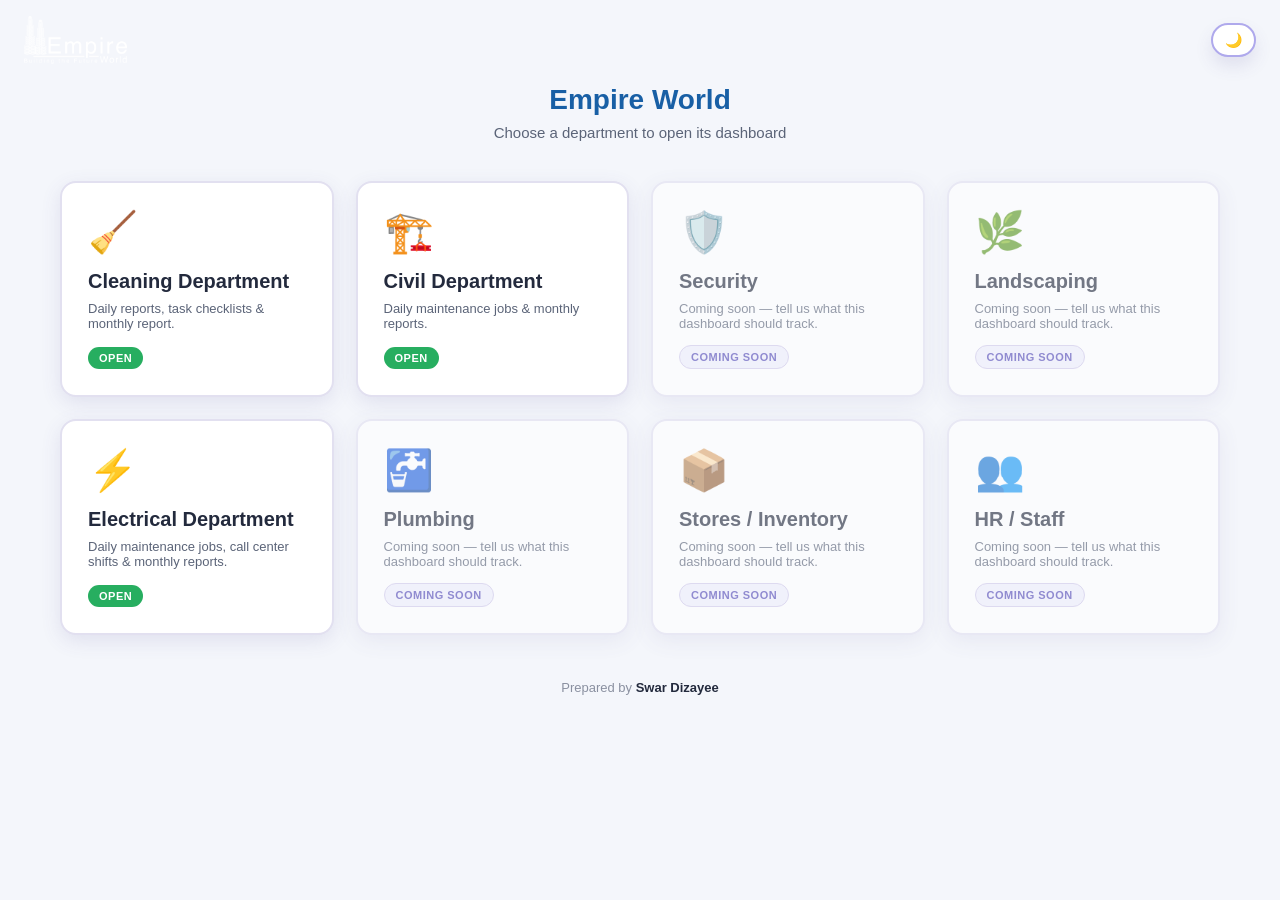
==== index.html @ 8f8da587 "Add files via upload" ====
<!DOCTYPE html>
<html lang="en" data-theme="light">
<head>
    <meta charset="UTF-8">
    <meta name="viewport" content="width=device-width, initial-scale=1.0">
    <link rel="preconnect" href="https://script.google.com">
    <link rel="preconnect" href="https://api.imgbb.com">
    <title>Empire World — Dashboards</title>
    <style>
        :root{
          --bg:#f4f6fb; --text:#232a3d; --text-soft:#5b6478; --text-faint:#8a90a0;
          --card:#ffffff; --card-border:#e2e0f0; --header-accent:#185fa5; --accent2:#534ab7;
          --tile-hover-border:#7f77dd; --wait-bg:#efeefb; --wait-text:#534ab7; --wait-border:#cfc9ea;
          --btn-bg:#ffffff; --btn-text:#185fa5; --btn-border:#afa9ec; --shadow:rgba(80,70,150,0.12);
          --panel:#ffffff;
        }
        html[data-theme="dark"]{
          --bg:linear-gradient(135deg,#0f5a9e 0%,#8d015d 100%); --text:#ffffff; --text-soft:#d9c2d9; --text-faint:#cbb6cb;
          --card:rgba(13,50,100,0.75); --card-border:#a0327d; --header-accent:#ffffff; --accent2:#a0327d;
          --tile-hover-border:#d34da0; --wait-bg:#5b3b6e; --wait-text:#e6c8e6; --wait-border:#a0327d;
          --btn-bg:#0d4a85; --btn-text:#ffffff; --btn-border:#a0327d; --shadow:rgba(0,0,0,0.3);
          --panel:#0d3a6e;
        }
        * { margin: 0; padding: 0; box-sizing: border-box; }
        body { font-family: -apple-system, BlinkMacSystemFont, 'Segoe UI', Roboto, sans-serif; background: var(--bg); color: var(--text); min-height: 100vh; }
        .topbar { display:flex; justify-content:space-between; align-items:center; padding:16px 24px 0; }
        .theme-btn { background:var(--btn-bg); color:var(--btn-text); border:2px solid var(--btn-border); padding:8px 12px; border-radius:6px; cursor:pointer; font-size:15px; line-height:1; }
        .wrap { max-width: 1200px; margin: 0 auto; padding: 20px 20px 60px; }
        header { text-align: center; margin-bottom: 40px; }
        header h1 { font-size: 36px; margin-bottom: 8px; color:var(--header-accent); }
        header p { color: var(--text-soft); font-size: 15px; }
        .grid { display: grid; grid-template-columns: repeat(auto-fill, minmax(260px, 1fr)); gap: 22px; }
        .tile { background: var(--card); border: 2px solid var(--card-border); border-radius: 16px; padding: 26px; box-shadow: 0 6px 20px var(--shadow); transition: transform 0.18s, box-shadow 0.18s; display: flex; flex-direction: column; min-height: 190px; text-decoration: none; color: var(--text); }
        .tile.active { cursor: pointer; }
        .tile.active:hover { transform: translateY(-5px); box-shadow: 0 12px 28px var(--shadow); border-color: var(--tile-hover-border); }
        .tile.soon { opacity: 0.62; cursor: pointer; }
        .tile.soon:hover { opacity: 0.85; }
        .tile .icon { font-size: 40px; margin-bottom: 14px; }
        .tile h2 { font-size: 20px; margin-bottom: 8px; color:var(--text); }
        .tile p { font-size: 13px; color: var(--text-soft); flex: 1; }
        .badge { display: inline-block; margin-top: 14px; align-self: flex-start; font-size: 11px; font-weight: 700; letter-spacing: 0.5px; padding: 5px 11px; border-radius: 20px; text-transform: uppercase; }
        .badge.open { background: #27ae60; color: #fff; }
        .badge.wait { background: var(--wait-bg); color: var(--wait-text); border: 1px solid var(--wait-border); }
        footer { text-align: center; margin-top: 45px; color: var(--text-faint); font-size: 13px; }
        footer strong { color: var(--text); }
    /* Empire pill buttons (match cleaning) */
button, .tab-btn, .theme-btn, .act-btn { border-radius:50px !important; box-shadow:0 9px 17px var(--shadow, rgba(0,0,0,0.15)); transition:all .18s ease; }
button:hover, .tab-btn:hover, .theme-btn:hover, .act-btn:hover { transform:translateY(-2px); }
/* Empire text settings (match cleaning) */
body{font-family:var(--app-font,-apple-system,BlinkMacSystemFont,'Segoe UI',Roboto,sans-serif)!important;font-size:var(--fs-body,14px);}
h1{font-size:var(--fs-h1,28px)!important;} h2{font-size:var(--fs-h2,20px)!important;} h3{font-size:var(--fs-h3,16px)!important;}
button,.tab-btn{font-size:var(--fs-btn,14px)!important;font-family:var(--app-font,inherit)!important;}
input[type=text],input[type=date],input[type=month],input[type=number],select,textarea,label{font-size:var(--fs-body,14px);}
</style>
</head>
<body>
    <div class="topbar">
      <img src="logo-light.png" alt="Empire World" style="height:48px;width:auto;">
      <button class="theme-btn" onclick="toggleTheme()" aria-label="Toggle dark or light mode">🌙</button>
    </div>
    <div class="wrap">
        <header>
            <h1>Empire World</h1>
            <p>Choose a department to open its dashboard</p>
        </header>
        <div class="grid" id="grid"></div>
        <footer>Prepared by <strong>Swar Dizayee</strong></footer>
    </div>
    <script>
        function applyTheme(t){ document.documentElement.setAttribute('data-theme', t); document.querySelectorAll('img[alt="Empire World"]').forEach(function(im){ im.onerror=function(){ this.onerror=null; this.src='logo.png'; }; im.src=(t==='dark'?'logo.png':'logo-light.png'); }); try{ localStorage.setItem('empire_theme', t); }catch(e){} document.querySelectorAll('.theme-btn').forEach(function(b){ b.textContent = (t==='dark'?'☀️':'🌙'); }); }
        function toggleTheme(){ var cur=document.documentElement.getAttribute('data-theme')||'light'; applyTheme(cur==='dark'?'light':'dark'); }
        (function(){ var saved='light'; try{ saved=localStorage.getItem('empire_theme')||'light'; }catch(e){} applyTheme(saved); })();
        (function(){
          function ov(){ var o=document.getElementById('uiDlg'); if(!o){ o=document.createElement('div'); o.id='uiDlg'; o.style.cssText='display:none;position:fixed;inset:0;background:rgba(0,0,0,0.5);z-index:4000;align-items:center;justify-content:center;'; o.innerHTML='<div style="background:var(--panel);border:2px solid var(--card-border);border-radius:14px;max-width:430px;width:92%;padding:24px;box-shadow:0 10px 40px var(--shadow);color:var(--text);font-family:-apple-system,BlinkMacSystemFont,Segoe UI,Roboto,sans-serif;"><div id="uiDlgMsg" style="font-size:15px;line-height:1.5;margin-bottom:18px;white-space:pre-wrap;"></div><div id="uiDlgBtns" style="display:flex;gap:10px;justify-content:flex-end;"></div></div>'; document.body.appendChild(o); } return o; }
          function mkbtn(t,bg){ var b=document.createElement('button'); b.textContent=t; b.style.cssText='background:'+bg+';color:#fff;border:2px solid '+bg+';padding:10px 18px;border-radius:6px;font-weight:600;font-size:14px;cursor:pointer;'; return b; }
          window.uiAlert=function(msg){ return new Promise(function(res){ var o=ov(); document.getElementById('uiDlgMsg').textContent=String(msg); var bw=document.getElementById('uiDlgBtns'); bw.innerHTML=''; var ok=mkbtn('OK','#534ab7'); ok.onclick=function(){ o.style.display='none'; res(); }; bw.appendChild(ok); o.style.display='flex'; setTimeout(function(){ok.focus();},30); }); };
          window.uiConfirm=function(msg){ return new Promise(function(res){ var o=ov(); document.getElementById('uiDlgMsg').textContent=String(msg); var bw=document.getElementById('uiDlgBtns'); bw.innerHTML=''; var c=mkbtn('Cancel','#888'); c.onclick=function(){ o.style.display='none'; res(false); }; var ok=mkbtn('OK','#C5504F'); ok.onclick=function(){ o.style.display='none'; res(true); }; bw.appendChild(c); bw.appendChild(ok); o.style.display='flex'; setTimeout(function(){ok.focus();},30); }); };
          window.alert=function(m){ window.uiAlert(m); };
        })();
        const categories = [
            { icon:'🧹', name:'Cleaning Department', desc:'Daily reports, task checklists & monthly report.', link:'cleaning.html', active:true },
            { icon:'🏗️', name:'Civil Department', desc:'Daily maintenance jobs & monthly reports.', link:'civil-department.html', active:true },
            { icon:'🛡️', name:'Security', desc:'Coming soon — tell us what this dashboard should track.', active:false },
            { icon:'🌿', name:'Landscaping', desc:'Coming soon — tell us what this dashboard should track.', active:false },
            { icon:'⚡', name:'Electrical Department', desc:'Daily maintenance jobs, call center shifts & monthly reports.', link:'electrical.html', active:true },
            { icon:'🚰', name:'Plumbing', desc:'Coming soon — tell us what this dashboard should track.', active:false },
            { icon:'📦', name:'Stores / Inventory', desc:'Coming soon — tell us what this dashboard should track.', active:false },
            { icon:'👥', name:'HR / Staff', desc:'Coming soon — tell us what this dashboard should track.', active:false }
        ];
        function render(){
            const grid = document.getElementById('grid');
            grid.innerHTML = '';
            categories.forEach(c => {
                let el;
                if (c.active && c.link) {
                    el = document.createElement('a');
                    el.href = c.link;
                    el.className = 'tile active';
                } else {
                    el = document.createElement('div');
                    el.className = 'tile soon';
                    el.addEventListener('click', () => alert(c.name + ' is coming soon.'));
                }
                el.innerHTML = '<div class="icon">' + c.icon + '</div>' +
                    '<h2>' + c.name + '</h2>' +
                    '<p>' + c.desc + '</p>' +
                    '<span class="badge ' + (c.active ? 'open' : 'wait') + '">' + (c.active ? 'Open' : 'Coming Soon') + '</span>';
                grid.appendChild(el);
            });
        }
        render();
    </script>

<script>
(function(){
  try{
    var st=JSON.parse(localStorage.getItem('ewTypography')||'{}');
    var r=document.documentElement.style;
    if(st.h1)r.setProperty('--fs-h1',st.h1+'px'); if(st.h2)r.setProperty('--fs-h2',st.h2+'px'); if(st.h3)r.setProperty('--fs-h3',st.h3+'px');
    if(st.body)r.setProperty('--fs-body',st.body+'px'); if(st.btn)r.setProperty('--fs-btn',st.btn+'px');
    if(st.font){ var l=document.createElement('link'); l.rel='stylesheet'; l.href='https://fonts.googleapis.com/css2?family='+st.font+':wght@400;600;700&display=swap'; document.head.appendChild(l); r.setProperty('--app-font',"'"+st.font+"',-apple-system,BlinkMacSystemFont,'Segoe UI',Roboto,sans-serif"); }
    var LT={'--bg':'#f4f6fb','--panel':'#ffffff','--card':'#ffffff','--header-bg':'#ffffff','--btn-bg':'#ffffff','--tab-bg':'#ffffff'};
    function shade(hex,f){ var n=parseInt(hex.slice(1),16); return 'rgb('+Math.round(((n>>16)&255)*f)+','+Math.round(((n>>8)&255)*f)+','+Math.round((n&255)*f)+')'; }
    function dim(){ var isLight=document.documentElement.getAttribute('data-theme')!=='dark'; var d=st.dim||0; Object.keys(LT).forEach(function(k){ if(isLight&&d>0) document.documentElement.style.setProperty(k,shade(LT[k],1-d/100)); else document.documentElement.style.removeProperty(k); }); }
    new MutationObserver(dim).observe(document.documentElement,{attributes:true,attributeFilter:['data-theme']});
    dim();
  }catch(e){}
})();
</script>

</body>
</html>
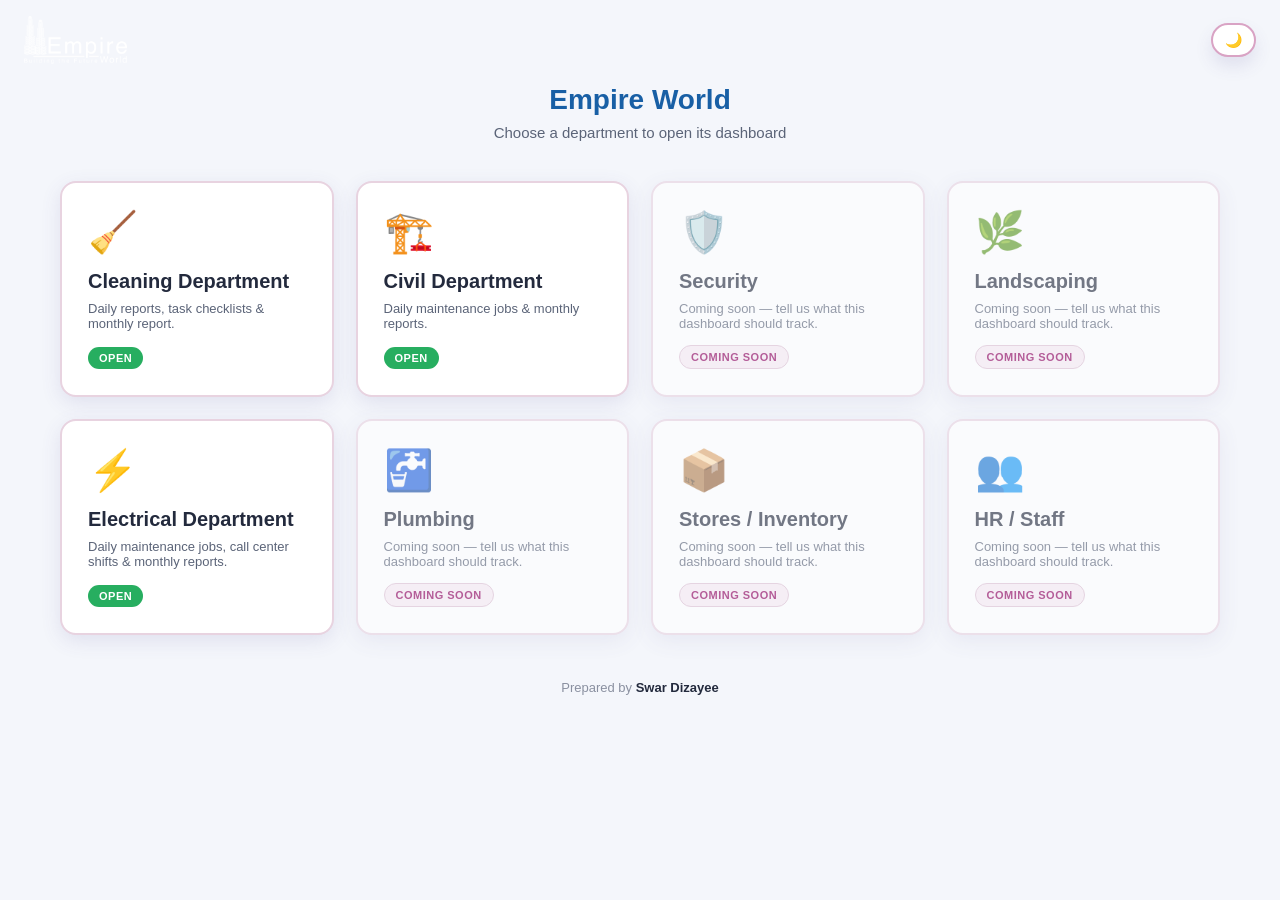
==== commit 1d1256d2: "Add files via upload" ====
--- a/index.html
+++ b/index.html
@@ -9,9 +9,9 @@
     <style>
         :root{
           --bg:#f4f6fb; --text:#232a3d; --text-soft:#5b6478; --text-faint:#8a90a0;
-          --card:#ffffff; --card-border:#e2e0f0; --header-accent:#185fa5; --accent2:#534ab7;
-          --tile-hover-border:#7f77dd; --wait-bg:#efeefb; --wait-text:#534ab7; --wait-border:#cfc9ea;
-          --btn-bg:#ffffff; --btn-text:#185fa5; --btn-border:#afa9ec; --shadow:rgba(80,70,150,0.12);
+          --card:#ffffff; --card-border:#e8d3e0; --header-accent:#185fa5; --accent2:#8d015d;
+          --tile-hover-border:#8d015d; --wait-bg:#f7eaf2; --wait-text:#8d015d; --wait-border:#dcc0d2;
+          --btn-bg:#ffffff; --btn-text:#185fa5; --btn-border:#d9a3c4; --shadow:rgba(80,70,150,0.12);
           --panel:#ffffff;
         }
         html[data-theme="dark"]{
@@ -73,7 +73,7 @@
         (function(){
           function ov(){ var o=document.getElementById('uiDlg'); if(!o){ o=document.createElement('div'); o.id='uiDlg'; o.style.cssText='display:none;position:fixed;inset:0;background:rgba(0,0,0,0.5);z-index:4000;align-items:center;justify-content:center;'; o.innerHTML='<div style="background:var(--panel);border:2px solid var(--card-border);border-radius:14px;max-width:430px;width:92%;padding:24px;box-shadow:0 10px 40px var(--shadow);color:var(--text);font-family:-apple-system,BlinkMacSystemFont,Segoe UI,Roboto,sans-serif;"><div id="uiDlgMsg" style="font-size:15px;line-height:1.5;margin-bottom:18px;white-space:pre-wrap;"></div><div id="uiDlgBtns" style="display:flex;gap:10px;justify-content:flex-end;"></div></div>'; document.body.appendChild(o); } return o; }
           function mkbtn(t,bg){ var b=document.createElement('button'); b.textContent=t; b.style.cssText='background:'+bg+';color:#fff;border:2px solid '+bg+';padding:10px 18px;border-radius:6px;font-weight:600;font-size:14px;cursor:pointer;'; return b; }
-          window.uiAlert=function(msg){ return new Promise(function(res){ var o=ov(); document.getElementById('uiDlgMsg').textContent=String(msg); var bw=document.getElementById('uiDlgBtns'); bw.innerHTML=''; var ok=mkbtn('OK','#534ab7'); ok.onclick=function(){ o.style.display='none'; res(); }; bw.appendChild(ok); o.style.display='flex'; setTimeout(function(){ok.focus();},30); }); };
+          window.uiAlert=function(msg){ return new Promise(function(res){ var o=ov(); document.getElementById('uiDlgMsg').textContent=String(msg); var bw=document.getElementById('uiDlgBtns'); bw.innerHTML=''; var ok=mkbtn('OK','#8d015d'); ok.onclick=function(){ o.style.display='none'; res(); }; bw.appendChild(ok); o.style.display='flex'; setTimeout(function(){ok.focus();},30); }); };
           window.uiConfirm=function(msg){ return new Promise(function(res){ var o=ov(); document.getElementById('uiDlgMsg').textContent=String(msg); var bw=document.getElementById('uiDlgBtns'); bw.innerHTML=''; var c=mkbtn('Cancel','#888'); c.onclick=function(){ o.style.display='none'; res(false); }; var ok=mkbtn('OK','#C5504F'); ok.onclick=function(){ o.style.display='none'; res(true); }; bw.appendChild(c); bw.appendChild(ok); o.style.display='flex'; setTimeout(function(){ok.focus();},30); }); };
           window.alert=function(m){ window.uiAlert(m); };
         })();
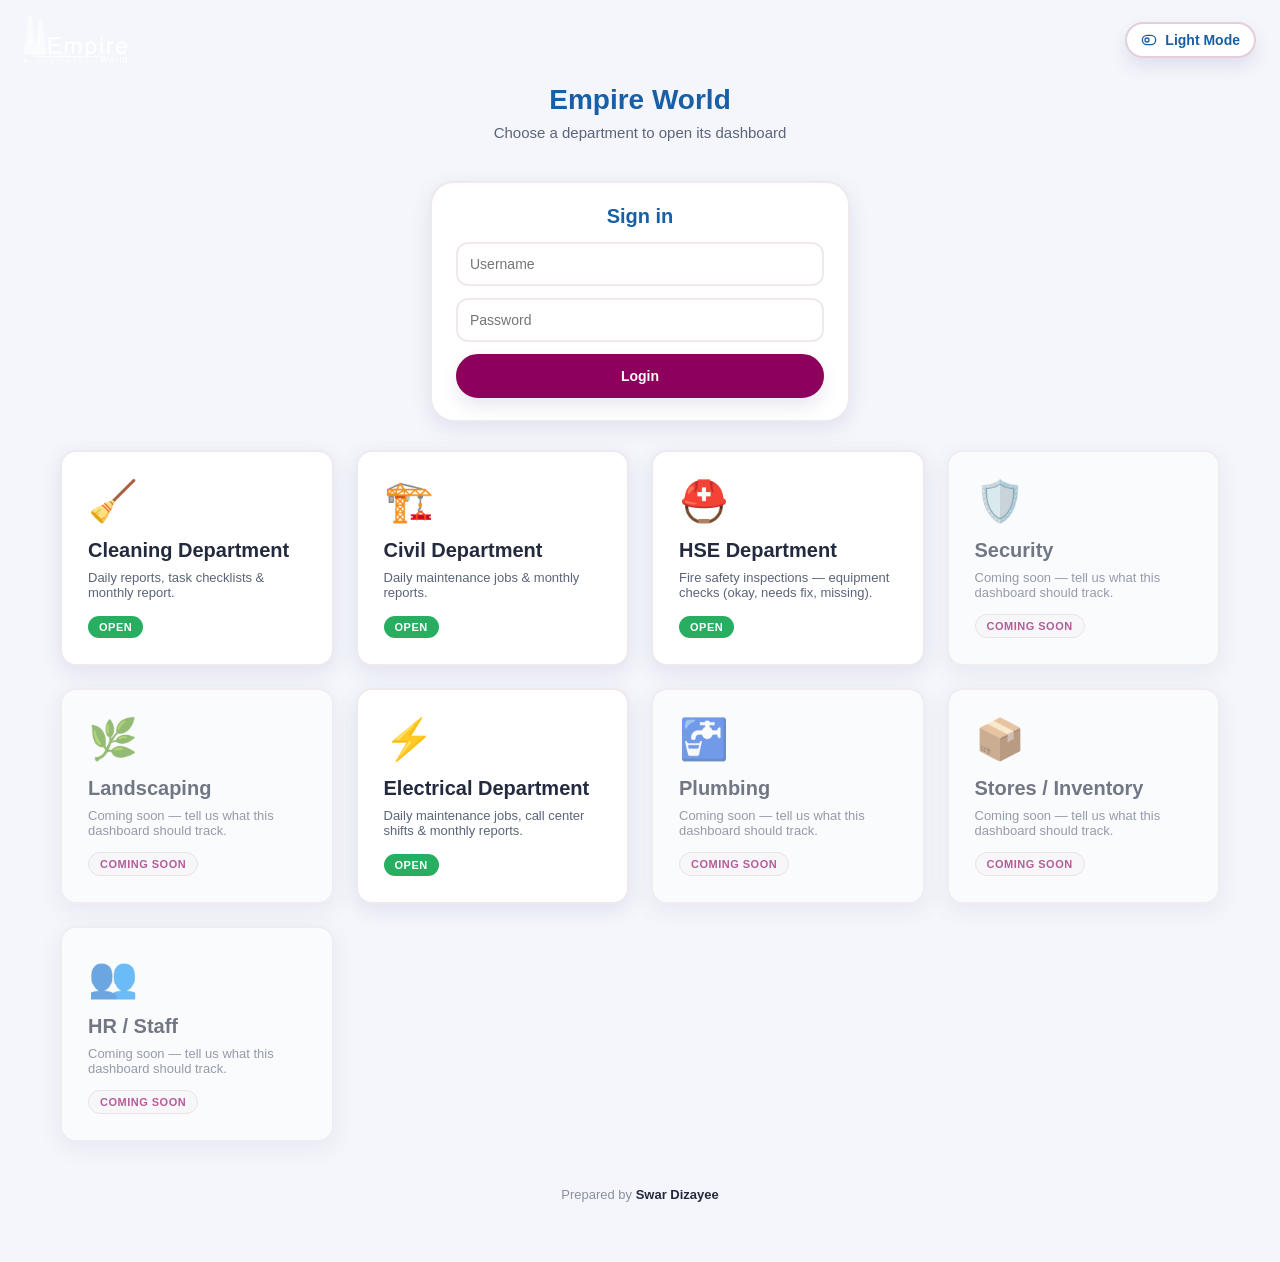
==== commit 704d9c43: "Phase 4: Add single login with shared session across all dashboards. Co-authored-by: Cursor <cursora" ====
--- a/index.html
+++ b/index.html
@@ -3,130 +3,124 @@
 <head>
     <meta charset="UTF-8">
     <meta name="viewport" content="width=device-width, initial-scale=1.0">
+    <link rel="icon" href="logo-light.png" type="image/png">
     <link rel="preconnect" href="https://script.google.com">
     <link rel="preconnect" href="https://api.imgbb.com">
     <title>Empire World — Dashboards</title>
-    <style>
-        :root{
-          --bg:#f4f6fb; --text:#232a3d; --text-soft:#5b6478; --text-faint:#8a90a0;
-          --card:#ffffff; --card-border:#e8d3e0; --header-accent:#185fa5; --accent2:#8d015d;
-          --tile-hover-border:#8d015d; --wait-bg:#f7eaf2; --wait-text:#8d015d; --wait-border:#dcc0d2;
-          --btn-bg:#ffffff; --btn-text:#185fa5; --btn-border:#d9a3c4; --shadow:rgba(80,70,150,0.12);
-          --panel:#ffffff;
-        }
-        html[data-theme="dark"]{
-          --bg:linear-gradient(135deg,#0f5a9e 0%,#8d015d 100%); --text:#ffffff; --text-soft:#d9c2d9; --text-faint:#cbb6cb;
-          --card:rgba(13,50,100,0.75); --card-border:#a0327d; --header-accent:#ffffff; --accent2:#a0327d;
-          --tile-hover-border:#d34da0; --wait-bg:#5b3b6e; --wait-text:#e6c8e6; --wait-border:#a0327d;
-          --btn-bg:#0d4a85; --btn-text:#ffffff; --btn-border:#a0327d; --shadow:rgba(0,0,0,0.3);
-          --panel:#0d3a6e;
-        }
-        * { margin: 0; padding: 0; box-sizing: border-box; }
-        body { font-family: -apple-system, BlinkMacSystemFont, 'Segoe UI', Roboto, sans-serif; background: var(--bg); color: var(--text); min-height: 100vh; }
-        .topbar { display:flex; justify-content:space-between; align-items:center; padding:16px 24px 0; }
-        .theme-btn { background:var(--btn-bg); color:var(--btn-text); border:2px solid var(--btn-border); padding:8px 12px; border-radius:6px; cursor:pointer; font-size:15px; line-height:1; }
-        .wrap { max-width: 1200px; margin: 0 auto; padding: 20px 20px 60px; }
-        header { text-align: center; margin-bottom: 40px; }
-        header h1 { font-size: 36px; margin-bottom: 8px; color:var(--header-accent); }
-        header p { color: var(--text-soft); font-size: 15px; }
-        .grid { display: grid; grid-template-columns: repeat(auto-fill, minmax(260px, 1fr)); gap: 22px; }
-        .tile { background: var(--card); border: 2px solid var(--card-border); border-radius: 16px; padding: 26px; box-shadow: 0 6px 20px var(--shadow); transition: transform 0.18s, box-shadow 0.18s; display: flex; flex-direction: column; min-height: 190px; text-decoration: none; color: var(--text); }
-        .tile.active { cursor: pointer; }
-        .tile.active:hover { transform: translateY(-5px); box-shadow: 0 12px 28px var(--shadow); border-color: var(--tile-hover-border); }
-        .tile.soon { opacity: 0.62; cursor: pointer; }
-        .tile.soon:hover { opacity: 0.85; }
-        .tile .icon { font-size: 40px; margin-bottom: 14px; }
-        .tile h2 { font-size: 20px; margin-bottom: 8px; color:var(--text); }
-        .tile p { font-size: 13px; color: var(--text-soft); flex: 1; }
-        .badge { display: inline-block; margin-top: 14px; align-self: flex-start; font-size: 11px; font-weight: 700; letter-spacing: 0.5px; padding: 5px 11px; border-radius: 20px; text-transform: uppercase; }
-        .badge.open { background: #27ae60; color: #fff; }
-        .badge.wait { background: var(--wait-bg); color: var(--wait-text); border: 1px solid var(--wait-border); }
-        footer { text-align: center; margin-top: 45px; color: var(--text-faint); font-size: 13px; }
-        footer strong { color: var(--text); }
-    /* Empire pill buttons (match cleaning) */
-button, .tab-btn, .theme-btn, .act-btn { border-radius:50px !important; box-shadow:0 9px 17px var(--shadow, rgba(0,0,0,0.15)); transition:all .18s ease; }
-button:hover, .tab-btn:hover, .theme-btn:hover, .act-btn:hover { transform:translateY(-2px); }
-/* Empire text settings (match cleaning) */
-body{font-family:var(--app-font,-apple-system,BlinkMacSystemFont,'Segoe UI',Roboto,sans-serif)!important;font-size:var(--fs-body,14px);}
-h1{font-size:var(--fs-h1,28px)!important;} h2{font-size:var(--fs-h2,20px)!important;} h3{font-size:var(--fs-h3,16px)!important;}
-button,.tab-btn{font-size:var(--fs-btn,14px)!important;font-family:var(--app-font,inherit)!important;}
-input[type=text],input[type=date],input[type=month],input[type=number],select,textarea,label{font-size:var(--fs-body,14px);}
-</style>
+    <link rel="stylesheet" href="assets/empire-hub.css">
 </head>
 <body>
     <div class="topbar">
       <img src="logo-light.png" alt="Empire World" style="height:48px;width:auto;">
-      <button class="theme-btn" onclick="toggleTheme()" aria-label="Toggle dark or light mode">🌙</button>
+      <button class="theme-btn" onclick="toggleTheme()" aria-label="Toggle dark or light mode"><span class="nav-icon theme-icon"></span> <span class="lbl">Theme</span></button>
     </div>
-    <div class="wrap">
+    <div class="wrap wide">
         <header>
             <h1>Empire World</h1>
             <p>Choose a department to open its dashboard</p>
         </header>
+        <div id="hubAuth" class="hub-auth">
+            <h2>Sign in</h2>
+            <div class="hub-auth-msg" id="hubLoginMessage"></div>
+            <form class="hub-auth-form" onsubmit="handleHubLogin(event)">
+                <input type="text" id="hubUsername" placeholder="Username" required autocomplete="username">
+                <input type="password" id="hubPassword" placeholder="Password" required autocomplete="current-password">
+                <button type="submit">Login</button>
+            </form>
+        </div>
         <div class="grid" id="grid"></div>
         <footer>Prepared by <strong>Swar Dizayee</strong></footer>
     </div>
+    <script src="config.js"></script>
+    <script src="assets/empire-api.js"></script>
+    <script src="assets/empire-auth.js"></script>
+    <script src="assets/empire-core.js"></script>
     <script>
-        function applyTheme(t){ document.documentElement.setAttribute('data-theme', t); document.querySelectorAll('img[alt="Empire World"]').forEach(function(im){ im.onerror=function(){ this.onerror=null; this.src='logo.png'; }; im.src=(t==='dark'?'logo.png':'logo-light.png'); }); try{ localStorage.setItem('empire_theme', t); }catch(e){} document.querySelectorAll('.theme-btn').forEach(function(b){ b.textContent = (t==='dark'?'☀️':'🌙'); }); }
-        function toggleTheme(){ var cur=document.documentElement.getAttribute('data-theme')||'light'; applyTheme(cur==='dark'?'light':'dark'); }
-        (function(){ var saved='light'; try{ saved=localStorage.getItem('empire_theme')||'light'; }catch(e){} applyTheme(saved); })();
-        (function(){
-          function ov(){ var o=document.getElementById('uiDlg'); if(!o){ o=document.createElement('div'); o.id='uiDlg'; o.style.cssText='display:none;position:fixed;inset:0;background:rgba(0,0,0,0.5);z-index:4000;align-items:center;justify-content:center;'; o.innerHTML='<div style="background:var(--panel);border:2px solid var(--card-border);border-radius:14px;max-width:430px;width:92%;padding:24px;box-shadow:0 10px 40px var(--shadow);color:var(--text);font-family:-apple-system,BlinkMacSystemFont,Segoe UI,Roboto,sans-serif;"><div id="uiDlgMsg" style="font-size:15px;line-height:1.5;margin-bottom:18px;white-space:pre-wrap;"></div><div id="uiDlgBtns" style="display:flex;gap:10px;justify-content:flex-end;"></div></div>'; document.body.appendChild(o); } return o; }
-          function mkbtn(t,bg){ var b=document.createElement('button'); b.textContent=t; b.style.cssText='background:'+bg+';color:#fff;border:2px solid '+bg+';padding:10px 18px;border-radius:6px;font-weight:600;font-size:14px;cursor:pointer;'; return b; }
-          window.uiAlert=function(msg){ return new Promise(function(res){ var o=ov(); document.getElementById('uiDlgMsg').textContent=String(msg); var bw=document.getElementById('uiDlgBtns'); bw.innerHTML=''; var ok=mkbtn('OK','#8d015d'); ok.onclick=function(){ o.style.display='none'; res(); }; bw.appendChild(ok); o.style.display='flex'; setTimeout(function(){ok.focus();},30); }); };
-          window.uiConfirm=function(msg){ return new Promise(function(res){ var o=ov(); document.getElementById('uiDlgMsg').textContent=String(msg); var bw=document.getElementById('uiDlgBtns'); bw.innerHTML=''; var c=mkbtn('Cancel','#888'); c.onclick=function(){ o.style.display='none'; res(false); }; var ok=mkbtn('OK','#C5504F'); ok.onclick=function(){ o.style.display='none'; res(true); }; bw.appendChild(c); bw.appendChild(ok); o.style.display='flex'; setTimeout(function(){ok.focus();},30); }); };
-          window.alert=function(m){ window.uiAlert(m); };
-        })();
         const categories = [
-            { icon:'🧹', name:'Cleaning Department', desc:'Daily reports, task checklists & monthly report.', link:'cleaning.html', active:true },
-            { icon:'🏗️', name:'Civil Department', desc:'Daily maintenance jobs & monthly reports.', link:'civil-department.html', active:true },
+            { icon:'🧹', name:'Cleaning Department', desc:'Daily reports, task checklists & monthly report.', link:'cleaning.html', active:true, accessDept:'cleaning' },
+            { icon:'🏗️', name:'Civil Department', desc:'Daily maintenance jobs & monthly reports.', link:'civil-department.html', active:true, accessDept:'civil department' },
+            { icon:'⛑️', name:'HSE Department', desc:'Fire safety inspections — equipment checks (okay, needs fix, missing).', link:'hse-department.html', active:true, accessDept:'hse' },
             { icon:'🛡️', name:'Security', desc:'Coming soon — tell us what this dashboard should track.', active:false },
             { icon:'🌿', name:'Landscaping', desc:'Coming soon — tell us what this dashboard should track.', active:false },
-            { icon:'⚡', name:'Electrical Department', desc:'Daily maintenance jobs, call center shifts & monthly reports.', link:'electrical.html', active:true },
+            { icon:'⚡', name:'Electrical Department', desc:'Daily maintenance jobs, call center shifts & monthly reports.', link:'electrical.html', active:true, accessDept:'electrical department' },
             { icon:'🚰', name:'Plumbing', desc:'Coming soon — tell us what this dashboard should track.', active:false },
             { icon:'📦', name:'Stores / Inventory', desc:'Coming soon — tell us what this dashboard should track.', active:false },
             { icon:'👥', name:'HR / Staff', desc:'Coming soon — tell us what this dashboard should track.', active:false }
         ];
+
+        function handleHubLogin(e) {
+            empireAuthLogin(e, 'all', {
+                usernameId: 'hubUsername',
+                passwordId: 'hubPassword',
+                messageEl: document.getElementById('hubLoginMessage'),
+                onSuccess: function () { renderAuthBar(); render(); }
+            });
+        }
+
+        function hubLogout() {
+            uiConfirm('Log out from all departments?').then(function (ok) {
+                if (!ok) return;
+                empireAuthLogout({ reload: true });
+            });
+        }
+
+        function renderAuthBar() {
+            var box = document.getElementById('hubAuth');
+            if (!empireGetToken()) {
+                box.className = 'hub-auth';
+                box.innerHTML = '<h2>Sign in</h2><div class="hub-auth-msg" id="hubLoginMessage"></div>' +
+                    '<form class="hub-auth-form" onsubmit="handleHubLogin(event)">' +
+                    '<input type="text" id="hubUsername" placeholder="Username" required autocomplete="username">' +
+                    '<input type="password" id="hubPassword" placeholder="Password" required autocomplete="current-password">' +
+                    '<button type="submit">Login</button></form>';
+                return;
+            }
+            var u = empireGetUser();
+            var role = empireGetRole();
+            box.className = 'hub-auth logged-in';
+            box.innerHTML = '<div class="hub-session">Logged in as <strong>' + (u || 'user') + '</strong>' +
+                (role ? (' (' + role + ')') : '') + '</div>' +
+                '<button type="button" onclick="hubLogout()">Logout</button>';
+        }
+
+        function tileLocked(c) {
+            if (!c.active || !c.accessDept || !empireGetToken()) return false;
+            return !empireCanAccessDept(c.accessDept);
+        }
+
         function render(){
+            renderAuthBar();
             const grid = document.getElementById('grid');
             grid.innerHTML = '';
             categories.forEach(c => {
+                var locked = tileLocked(c);
                 let el;
-                if (c.active && c.link) {
+                if (c.active && c.link && !locked) {
                     el = document.createElement('a');
                     el.href = c.link;
                     el.className = 'tile active';
                 } else {
                     el = document.createElement('div');
-                    el.className = 'tile soon';
-                    el.addEventListener('click', () => alert(c.name + ' is coming soon.'));
+                    el.className = 'tile' + (c.active ? (locked ? ' soon locked' : ' soon') : ' soon');
+                    el.addEventListener('click', function () {
+                        if (locked) {
+                            alert('Your account does not have access to ' + c.name + '.');
+                            return;
+                        }
+                        if (c.active && c.link) location.href = c.link;
+                        else alert(c.name + ' is coming soon.');
+                    });
                 }
+                var badge = c.active ? (locked ? 'No Access' : 'Open') : 'Coming Soon';
+                var badgeClass = locked ? 'wait' : (c.active ? 'open' : 'wait');
                 el.innerHTML = '<div class="icon">' + c.icon + '</div>' +
                     '<h2>' + c.name + '</h2>' +
                     '<p>' + c.desc + '</p>' +
-                    '<span class="badge ' + (c.active ? 'open' : 'wait') + '">' + (c.active ? 'Open' : 'Coming Soon') + '</span>';
+                    '<span class="badge ' + badgeClass + '">' + badge + '</span>';
                 grid.appendChild(el);
             });
         }
         render();
     </script>
-
-<script>
-(function(){
-  try{
-    var st=JSON.parse(localStorage.getItem('ewTypography')||'{}');
-    var r=document.documentElement.style;
-    if(st.h1)r.setProperty('--fs-h1',st.h1+'px'); if(st.h2)r.setProperty('--fs-h2',st.h2+'px'); if(st.h3)r.setProperty('--fs-h3',st.h3+'px');
-    if(st.body)r.setProperty('--fs-body',st.body+'px'); if(st.btn)r.setProperty('--fs-btn',st.btn+'px');
-    if(st.font){ var l=document.createElement('link'); l.rel='stylesheet'; l.href='https://fonts.googleapis.com/css2?family='+st.font+':wght@400;600;700&display=swap'; document.head.appendChild(l); r.setProperty('--app-font',"'"+st.font+"',-apple-system,BlinkMacSystemFont,'Segoe UI',Roboto,sans-serif"); }
-    var LT={'--bg':'#f4f6fb','--panel':'#ffffff','--card':'#ffffff','--header-bg':'#ffffff','--btn-bg':'#ffffff','--tab-bg':'#ffffff'};
-    function shade(hex,f){ var n=parseInt(hex.slice(1),16); return 'rgb('+Math.round(((n>>16)&255)*f)+','+Math.round(((n>>8)&255)*f)+','+Math.round((n&255)*f)+')'; }
-    function dim(){ var isLight=document.documentElement.getAttribute('data-theme')!=='dark'; var d=st.dim||0; Object.keys(LT).forEach(function(k){ if(isLight&&d>0) document.documentElement.style.setProperty(k,shade(LT[k],1-d/100)); else document.documentElement.style.removeProperty(k); }); }
-    new MutationObserver(dim).observe(document.documentElement,{attributes:true,attributeFilter:['data-theme']});
-    dim();
-  }catch(e){}
-})();
-</script>
-
 </body>
 </html>
--- a/assets/empire-hub.css
+++ b/assets/empire-hub.css
@@ -0,0 +1,380 @@
+/* Empire World EGS - hub / tile landing pages (Phase 2 Step 2.6) */
+
+:root {
+  --app-font: -apple-system, BlinkMacSystemFont, 'Segoe UI', Roboto, sans-serif;
+  --fs-h1: 28px;
+  --fs-h2: 20px;
+  --fs-h3: 16px;
+  --fs-body: 14px;
+  --fs-btn: 14px;
+  --radius-sm: 12px;
+  --radius-md: 16px;
+  --radius-lg: 24px;
+  --radius-pill: 50px;
+  --bg: #f4f6fb;
+  --text: #232a3d;
+  --text-soft: #5b6478;
+  --text-faint: #8a90a0;
+  --card: #ffffff;
+  --card-border: #efe8ed;
+  --header-accent: #185fa5;
+  --accent2: #8d015d;
+  --tile-hover-border: #8d015d;
+  --wait-bg: #faf6f8;
+  --wait-text: #8d015d;
+  --wait-border: #e6d6df;
+  --btn-bg: #ffffff;
+  --btn-text: #185fa5;
+  --btn-border: #e6cddc;
+  --shadow: rgba(80, 70, 150, 0.12);
+  --panel: #ffffff;
+  --back-bg: #ffffff;
+}
+
+html[data-theme='dark'] {
+  --bg: linear-gradient(135deg, #0f5a9e 0%, #8d015d 100%);
+  --text: #ffffff;
+  --text-soft: #d9c2d9;
+  --text-faint: #cbb6cb;
+  --card: rgba(13, 50, 100, 0.75);
+  --card-border: #a0327d;
+  --header-accent: #ffffff;
+  --accent2: #a0327d;
+  --tile-hover-border: #d34da0;
+  --wait-bg: #5b3b6e;
+  --wait-text: #e6c8e6;
+  --wait-border: #a0327d;
+  --btn-bg: #0d4a85;
+  --btn-text: #ffffff;
+  --btn-border: #a0327d;
+  --shadow: rgba(0, 0, 0, 0.3);
+  --panel: #0d3a6e;
+  --back-bg: transparent;
+}
+
+* {
+  margin: 0;
+  padding: 0;
+  box-sizing: border-box;
+}
+
+body {
+  font-family: var(--app-font, -apple-system, BlinkMacSystemFont, 'Segoe UI', Roboto, sans-serif);
+  background: var(--bg);
+  color: var(--text);
+  min-height: 100vh;
+  font-size: var(--fs-body, 14px);
+}
+
+.topbar {
+  display: flex;
+  justify-content: space-between;
+  align-items: center;
+  padding: 16px 24px 0;
+}
+
+.theme-btn {
+  background: var(--btn-bg);
+  color: var(--btn-text);
+  border: 2px solid var(--btn-border);
+  padding: 8px 14px;
+  border-radius: 6px;
+  cursor: pointer;
+  font-size: 14px;
+  line-height: 1;
+  display: inline-flex;
+  align-items: center;
+  gap: 8px;
+  font-weight: 600;
+}
+
+.nav-icon {
+  display: inline-flex;
+  align-items: center;
+  justify-content: center;
+  pointer-events: none;
+}
+
+.nav-icon svg {
+  display: block;
+  width: 16px;
+  height: 16px;
+}
+
+.theme-icon {
+  transition: transform 0.15s ease;
+}
+
+.wrap {
+  max-width: 1100px;
+  margin: 0 auto;
+  padding: 10px 20px 60px;
+}
+
+.wrap.wide {
+  max-width: 1200px;
+  padding-top: 20px;
+}
+
+.back {
+  display: inline-block;
+  margin-bottom: 24px;
+  color: var(--header-accent);
+  text-decoration: none;
+  font-size: 14px;
+  font-weight: 600;
+  padding: 8px 14px;
+  border: 1px solid var(--btn-border);
+  border-radius: var(--radius-pill);
+  transition: all 0.18s;
+  background: var(--back-bg);
+}
+
+.back:hover {
+  background: var(--accent2);
+  color: #fff;
+  border-color: var(--accent2);
+}
+
+header {
+  text-align: center;
+  margin-bottom: 40px;
+}
+
+header h1 {
+  font-size: var(--fs-h1, 34px);
+  margin-bottom: 8px;
+  color: var(--header-accent);
+}
+
+header p {
+  color: var(--text-soft);
+  font-size: 15px;
+}
+
+.grid {
+  display: grid;
+  grid-template-columns: repeat(auto-fill, minmax(260px, 1fr));
+  gap: 22px;
+}
+
+.tile {
+  background: var(--card);
+  border: 2px solid var(--card-border);
+  border-radius: var(--radius-md);
+  padding: 26px;
+  box-shadow: 0 6px 20px var(--shadow);
+  transition: transform 0.18s, box-shadow 0.18s;
+  display: flex;
+  flex-direction: column;
+  min-height: 190px;
+  text-decoration: none;
+  color: var(--text);
+}
+
+.tile.active {
+  cursor: pointer;
+}
+
+.tile.active:hover {
+  transform: translateY(-5px);
+  box-shadow: 0 12px 28px var(--shadow);
+  border-color: var(--tile-hover-border);
+}
+
+.tile.soon {
+  opacity: 0.62;
+  cursor: pointer;
+}
+
+.tile.soon:hover {
+  opacity: 0.85;
+}
+
+.tile .icon {
+  font-size: 40px;
+  margin-bottom: 14px;
+}
+
+.tile h2 {
+  font-size: var(--fs-h2, 20px);
+  margin-bottom: 8px;
+  color: var(--text);
+}
+
+.tile p {
+  font-size: 13px;
+  color: var(--text-soft);
+  flex: 1;
+}
+
+.badge {
+  display: inline-block;
+  margin-top: 14px;
+  align-self: flex-start;
+  font-size: 11px;
+  font-weight: 700;
+  letter-spacing: 0.5px;
+  padding: 5px 11px;
+  border-radius: var(--radius-pill);
+  text-transform: uppercase;
+}
+
+.badge.open {
+  background: #27ae60;
+  color: #fff;
+}
+
+.badge.wait {
+  background: var(--wait-bg);
+  color: var(--wait-text);
+  border: 1px solid var(--wait-border);
+}
+
+footer {
+  text-align: center;
+  margin-top: 45px;
+  color: var(--text-faint);
+  font-size: 13px;
+}
+
+footer strong {
+  color: var(--text);
+}
+
+.hub-auth {
+  max-width: 420px;
+  margin: 0 auto 28px;
+  background: var(--card);
+  border: 2px solid var(--card-border);
+  border-radius: var(--radius-lg, 24px);
+  padding: 22px 24px;
+  box-shadow: 0 6px 20px var(--shadow);
+}
+
+.hub-auth.logged-in {
+  display: flex;
+  align-items: center;
+  justify-content: space-between;
+  gap: 12px;
+  flex-wrap: wrap;
+  padding: 14px 20px;
+}
+
+.hub-auth h2 {
+  font-size: var(--fs-h2, 20px);
+  margin: 0 0 14px;
+  text-align: center;
+  color: var(--header-accent);
+}
+
+.hub-auth-form {
+  display: flex;
+  flex-direction: column;
+  gap: 12px;
+}
+
+.hub-auth-form input {
+  padding: 12px;
+  border: 2px solid var(--input-border, var(--card-border));
+  border-radius: var(--radius-sm, 12px);
+  background: var(--input-bg, var(--card));
+  color: var(--text);
+  font-size: var(--fs-body, 14px);
+}
+
+.hub-auth-form button {
+  padding: 12px;
+  background: var(--accent2);
+  color: #fff;
+  border: 2px solid var(--accent2);
+  border-radius: var(--radius-pill, 50px);
+  font-weight: 600;
+  cursor: pointer;
+}
+
+.hub-auth-msg {
+  padding: 8px;
+  border-radius: var(--radius-sm, 12px);
+  text-align: center;
+  font-weight: 600;
+  font-size: 13px;
+  display: none;
+}
+
+.hub-auth-msg.error,
+.hub-auth .login-message.error {
+  display: block;
+  background: #e74c3c;
+  color: #fff;
+}
+
+.hub-auth .login-message {
+  padding: 8px;
+  border-radius: var(--radius-sm, 12px);
+  text-align: center;
+  font-weight: 600;
+  font-size: 13px;
+  margin-bottom: 10px;
+}
+
+.hub-session {
+  font-size: 14px;
+  color: var(--text-soft);
+}
+
+.hub-session strong {
+  color: var(--text);
+}
+
+.tile.locked {
+  opacity: 0.45;
+  cursor: not-allowed;
+  pointer-events: auto;
+}
+
+.tile.locked:hover {
+  transform: none;
+  box-shadow: 0 6px 20px var(--shadow);
+  border-color: var(--card-border);
+}
+
+button,
+.tab-btn,
+.theme-btn,
+.act-btn {
+  border-radius: 50px !important;
+  box-shadow: 0 9px 17px var(--shadow, rgba(0, 0, 0, 0.15));
+  transition: all 0.18s ease;
+  font-size: var(--fs-btn, 14px) !important;
+  font-family: var(--app-font, inherit) !important;
+}
+
+button:hover,
+.tab-btn:hover,
+.theme-btn:hover,
+.act-btn:hover {
+  transform: translateY(-2px);
+}
+
+h1 {
+  font-size: var(--fs-h1, 28px) !important;
+}
+
+h2 {
+  font-size: var(--fs-h2, 20px) !important;
+}
+
+h3 {
+  font-size: var(--fs-h3, 16px) !important;
+}
+
+input[type='text'],
+input[type='date'],
+input[type='month'],
+input[type='number'],
+select,
+textarea,
+label {
+  font-size: var(--fs-body, 14px);
+}
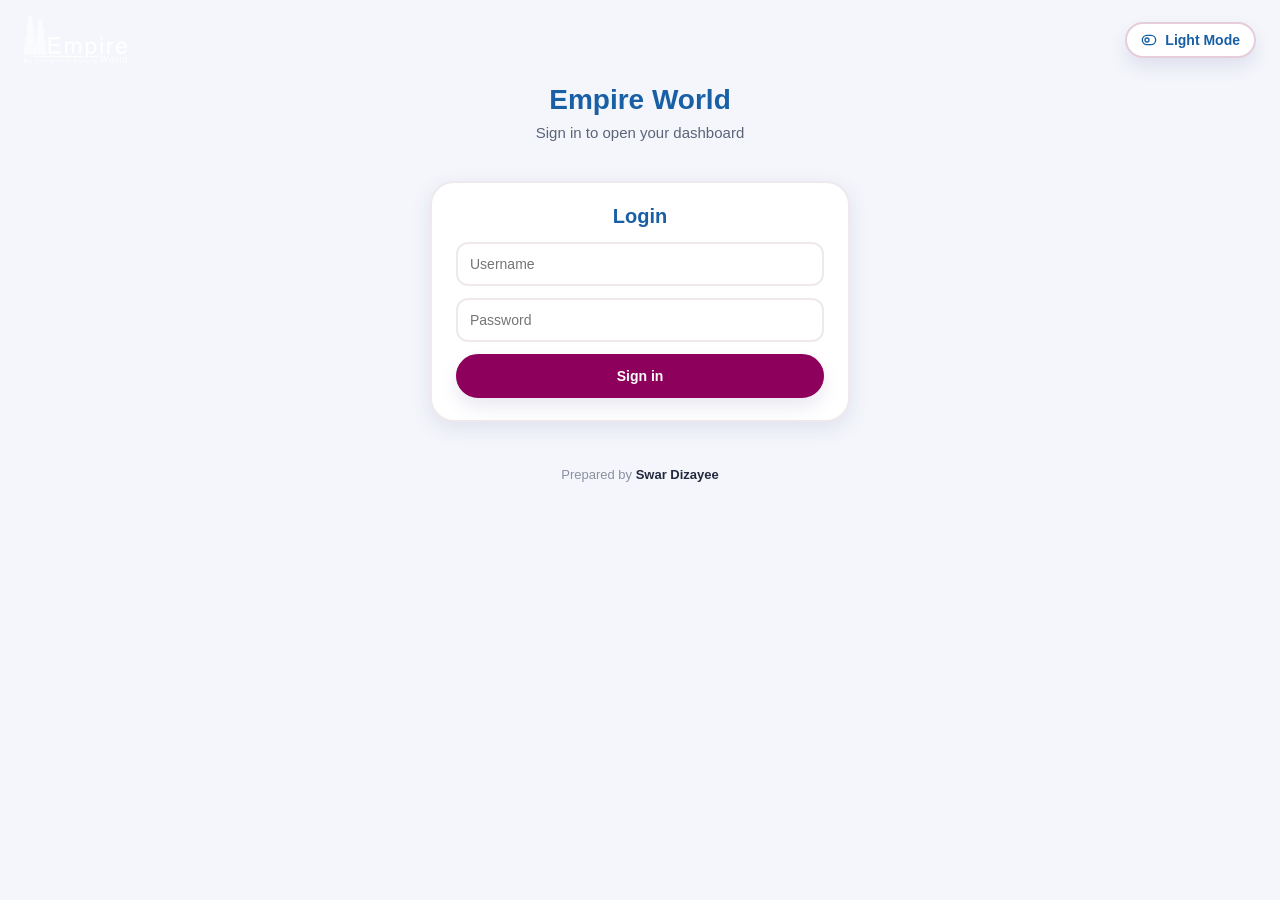
==== commit b05a7f3f: "Support multi-department access and reject blank Users sheet department. Users can list comma-separa" ====
--- a/index.html
+++ b/index.html
@@ -6,121 +6,137 @@
     <link rel="icon" href="logo-light.png" type="image/png">
     <link rel="preconnect" href="https://script.google.com">
     <link rel="preconnect" href="https://api.imgbb.com">
-    <title>Empire World — Dashboards</title>
+    <title>Empire World — Login</title>
     <link rel="stylesheet" href="assets/empire-hub.css">
 </head>
-<body>
+<body class="login-landing">
     <div class="topbar">
       <img src="logo-light.png" alt="Empire World" style="height:48px;width:auto;">
       <button class="theme-btn" onclick="toggleTheme()" aria-label="Toggle dark or light mode"><span class="nav-icon theme-icon"></span> <span class="lbl">Theme</span></button>
     </div>
-    <div class="wrap wide">
+
+    <div id="loginView" class="wrap wide login-wrap">
         <header>
             <h1>Empire World</h1>
-            <p>Choose a department to open its dashboard</p>
+            <p>Sign in to open your dashboard</p>
         </header>
-        <div id="hubAuth" class="hub-auth">
-            <h2>Sign in</h2>
+        <div class="hub-auth hub-auth-landing">
+            <h2>Login</h2>
             <div class="hub-auth-msg" id="hubLoginMessage"></div>
             <form class="hub-auth-form" onsubmit="handleHubLogin(event)">
                 <input type="text" id="hubUsername" placeholder="Username" required autocomplete="username">
                 <input type="password" id="hubPassword" placeholder="Password" required autocomplete="current-password">
-                <button type="submit">Login</button>
+                <button type="submit">Sign in</button>
             </form>
         </div>
+        <footer>Prepared by <strong>Swar Dizayee</strong></footer>
+    </div>
+
+    <div id="adminView" class="wrap wide" style="display:none;">
+        <header>
+            <h1>Empire World</h1>
+            <p id="hubSubtitle">Choose a department</p>
+        </header>
+        <div id="hubAuth" class="hub-auth logged-in"></div>
         <div class="grid" id="grid"></div>
         <footer>Prepared by <strong>Swar Dizayee</strong></footer>
     </div>
+
     <script src="config.js"></script>
     <script src="assets/empire-api.js"></script>
     <script src="assets/empire-auth.js"></script>
     <script src="assets/empire-core.js"></script>
     <script>
         const categories = [
-            { icon:'🧹', name:'Cleaning Department', desc:'Daily reports, task checklists & monthly report.', link:'cleaning.html', active:true, accessDept:'cleaning' },
+            { icon:'🧹', name:'Cleaning Department', desc:'Daily reports, task checklists & monthly report.', link:'cleaning-dashboard.html', active:true, accessDept:'cleaning' },
             { icon:'🏗️', name:'Civil Department', desc:'Daily maintenance jobs & monthly reports.', link:'civil-department.html', active:true, accessDept:'civil department' },
-            { icon:'⛑️', name:'HSE Department', desc:'Fire safety inspections — equipment checks (okay, needs fix, missing).', link:'hse-department.html', active:true, accessDept:'hse' },
-            { icon:'🛡️', name:'Security', desc:'Coming soon — tell us what this dashboard should track.', active:false },
-            { icon:'🌿', name:'Landscaping', desc:'Coming soon — tell us what this dashboard should track.', active:false },
-            { icon:'⚡', name:'Electrical Department', desc:'Daily maintenance jobs, call center shifts & monthly reports.', link:'electrical.html', active:true, accessDept:'electrical department' },
-            { icon:'🚰', name:'Plumbing', desc:'Coming soon — tell us what this dashboard should track.', active:false },
-            { icon:'📦', name:'Stores / Inventory', desc:'Coming soon — tell us what this dashboard should track.', active:false },
-            { icon:'👥', name:'HR / Staff', desc:'Coming soon — tell us what this dashboard should track.', active:false }
+            { icon:'🔧', name:'Civil Issues', desc:'Track and fix civil maintenance issues.', link:'civil-issue.html', active:true, accessDept:'civil issue' },
+            { icon:'⛑️', name:'HSE Inspections', desc:'Fire safety equipment checks.', link:'hse-inspection.html', active:true, accessDept:'hse' },
+            { icon:'⚡', name:'Electrical Department', desc:'Daily jobs & monthly reports.', link:'electrical.html', active:true, accessDept:'electrical department' },
+            { icon:'🔌', name:'Electric Issues', desc:'Track electrical issues.', link:'electric-issue.html', active:true, accessDept:'electric issue' },
+            { icon:'🔥', name:'Fire / Mechanical Issues', desc:'Fire fighting & mechanical issues.', link:'fire-issue.html', active:true, accessDept:'fire' }
         ];
 
+        function afterLogin() {
+            routeAfterLogin();
+        }
+
+        function routeAfterLogin() {
+            var single = empireSingleDeptHome();
+            if (single) {
+                empireRedirectToDeptHome(single);
+                return;
+            }
+            showAdminHub();
+        }
+
         function handleHubLogin(e) {
-            empireAuthLogin(e, 'all', {
+            empireAuthLogin(e, 'auto', {
                 usernameId: 'hubUsername',
                 passwordId: 'hubPassword',
                 messageEl: document.getElementById('hubLoginMessage'),
-                onSuccess: function () { renderAuthBar(); render(); }
+                onSuccess: afterLogin
             });
         }
 
         function hubLogout() {
-            uiConfirm('Log out from all departments?').then(function (ok) {
+            uiConfirm('Log out?').then(function (ok) {
                 if (!ok) return;
-                empireAuthLogout({ reload: true });
+                empireAuthLogout({ redirect: 'index.html', reload: false });
             });
+        }
+
+        function showAdminHub() {
+            document.getElementById('loginView').style.display = 'none';
+            document.getElementById('adminView').style.display = '';
+            document.body.classList.remove('login-landing');
+            var sub = document.getElementById('hubSubtitle');
+            if (sub) sub.textContent = empireIsAdminSession() ? 'Admin — choose a department' : 'Choose a department';
+            renderAuthBar();
+            renderGrid();
+        }
+
+        function showLoginOnly() {
+            document.getElementById('loginView').style.display = '';
+            document.getElementById('adminView').style.display = 'none';
+            document.body.classList.add('login-landing');
         }
 
         function renderAuthBar() {
             var box = document.getElementById('hubAuth');
-            if (!empireGetToken()) {
-                box.className = 'hub-auth';
-                box.innerHTML = '<h2>Sign in</h2><div class="hub-auth-msg" id="hubLoginMessage"></div>' +
-                    '<form class="hub-auth-form" onsubmit="handleHubLogin(event)">' +
-                    '<input type="text" id="hubUsername" placeholder="Username" required autocomplete="username">' +
-                    '<input type="password" id="hubPassword" placeholder="Password" required autocomplete="current-password">' +
-                    '<button type="submit">Login</button></form>';
-                return;
-            }
             var u = empireGetUser();
             var role = empireGetRole();
-            box.className = 'hub-auth logged-in';
+            var accessLabel = empireIsAdminSession() ? 'Admin access' : 'Your departments';
             box.innerHTML = '<div class="hub-session">Logged in as <strong>' + (u || 'user') + '</strong>' +
-                (role ? (' (' + role + ')') : '') + '</div>' +
+                (role ? (' (' + role + ')') : '') + ' — ' + accessLabel + '</div>' +
                 '<button type="button" onclick="hubLogout()">Logout</button>';
         }
 
-        function tileLocked(c) {
-            if (!c.active || !c.accessDept || !empireGetToken()) return false;
-            return !empireCanAccessDept(c.accessDept);
-        }
-
-        function render(){
-            renderAuthBar();
+        function renderGrid() {
             const grid = document.getElementById('grid');
             grid.innerHTML = '';
-            categories.forEach(c => {
-                var locked = tileLocked(c);
-                let el;
-                if (c.active && c.link && !locked) {
-                    el = document.createElement('a');
-                    el.href = c.link;
-                    el.className = 'tile active';
-                } else {
-                    el = document.createElement('div');
-                    el.className = 'tile' + (c.active ? (locked ? ' soon locked' : ' soon') : ' soon');
-                    el.addEventListener('click', function () {
-                        if (locked) {
-                            alert('Your account does not have access to ' + c.name + '.');
-                            return;
-                        }
-                        if (c.active && c.link) location.href = c.link;
-                        else alert(c.name + ' is coming soon.');
-                    });
-                }
-                var badge = c.active ? (locked ? 'No Access' : 'Open') : 'Coming Soon';
-                var badgeClass = locked ? 'wait' : (c.active ? 'open' : 'wait');
+            categories.forEach(function (c) {
+                if (!empireCanAccessDept(c.accessDept)) return;
+                var el = document.createElement('a');
+                el.href = c.link;
+                el.className = 'tile active';
                 el.innerHTML = '<div class="icon">' + c.icon + '</div>' +
                     '<h2>' + c.name + '</h2>' +
                     '<p>' + c.desc + '</p>' +
-                    '<span class="badge ' + badgeClass + '">' + badge + '</span>';
+                    '<span class="badge open">Open</span>';
                 grid.appendChild(el);
             });
         }
-        render();
+
+        function bootIndex() {
+            if (!empireGetToken()) {
+                showLoginOnly();
+                return;
+            }
+            routeAfterLogin();
+        }
+
+        bootIndex();
     </script>
 </body>
 </html>
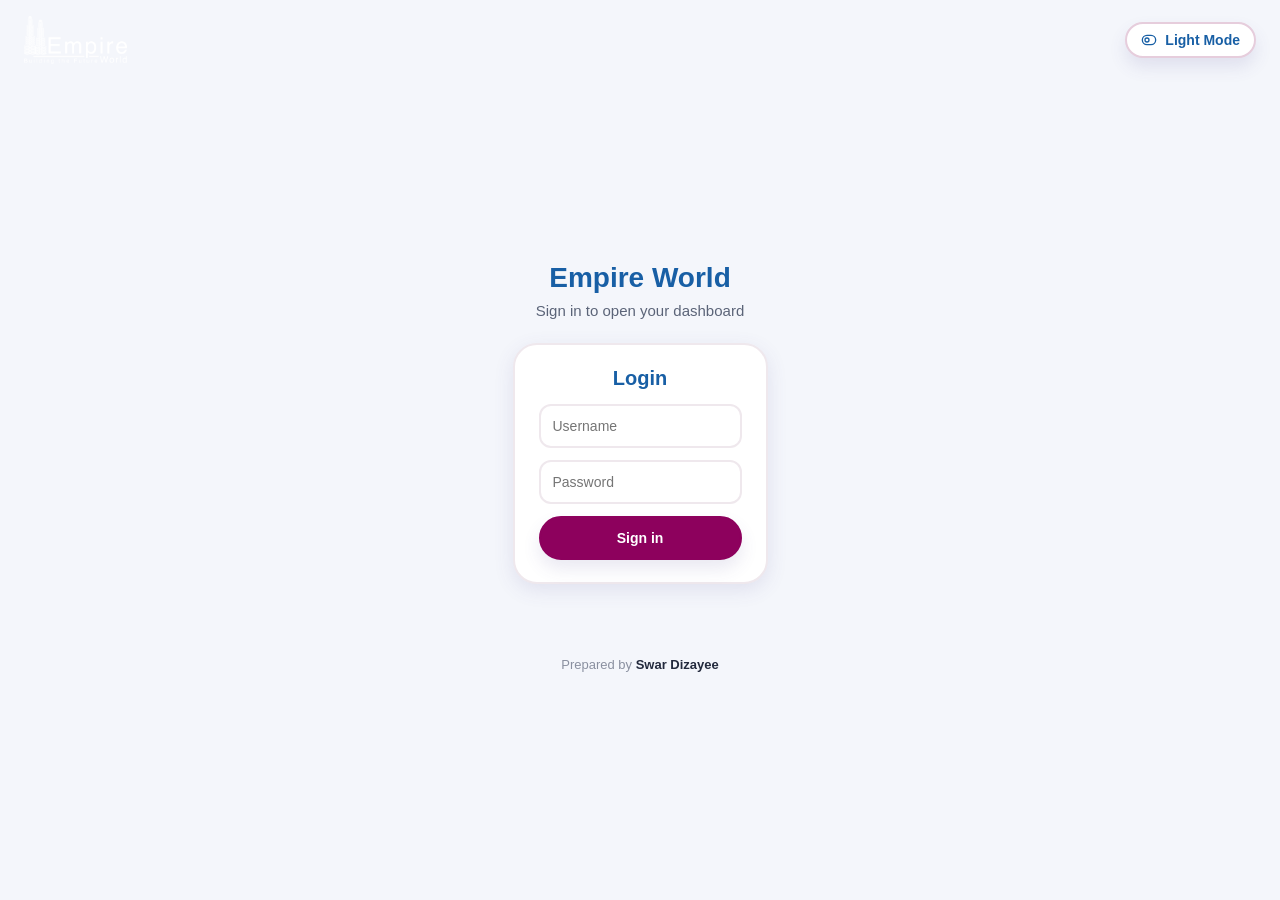
==== commit d7b92c3e: "Fix slow login hang and improve sign-in feedback on the hub. Skip token cleanup during login, add cl" ====
--- a/index.html
+++ b/index.html
@@ -71,11 +71,16 @@
         }
 
         function handleHubLogin(e) {
+            var btn = e && e.target && e.target.querySelector ? e.target.querySelector('button[type="submit"]') : null;
+            if (!btn && e && e.target && e.target.tagName === 'BUTTON') btn = e.target;
+            if (btn) btn.disabled = true;
             empireAuthLogin(e, 'auto', {
                 usernameId: 'hubUsername',
                 passwordId: 'hubPassword',
                 messageEl: document.getElementById('hubLoginMessage'),
                 onSuccess: afterLogin
+            }).catch(function () {
+                if (btn) btn.disabled = false;
             });
         }
 
--- a/assets/empire-hub.css
+++ b/assets/empire-hub.css
@@ -242,6 +242,29 @@
   color: var(--text);
 }
 
+body.login-landing {
+  min-height: 100vh;
+  display: flex;
+  flex-direction: column;
+}
+
+body.login-landing .login-wrap {
+  flex: 1;
+  display: flex;
+  flex-direction: column;
+  justify-content: center;
+  padding-top: 10px;
+  padding-bottom: 40px;
+}
+
+body.login-landing .login-wrap header {
+  margin-bottom: 24px;
+}
+
+.hub-auth-landing {
+  max-width: 400px;
+}
+
 .hub-auth {
   max-width: 420px;
   margin: 0 auto 28px;
@@ -300,6 +323,11 @@
   font-weight: 600;
   font-size: 13px;
   display: none;
+}
+
+.hub-auth-msg:not(:empty),
+.hub-auth .login-message:not(:empty) {
+  display: block;
 }
 
 .hub-auth-msg.error,
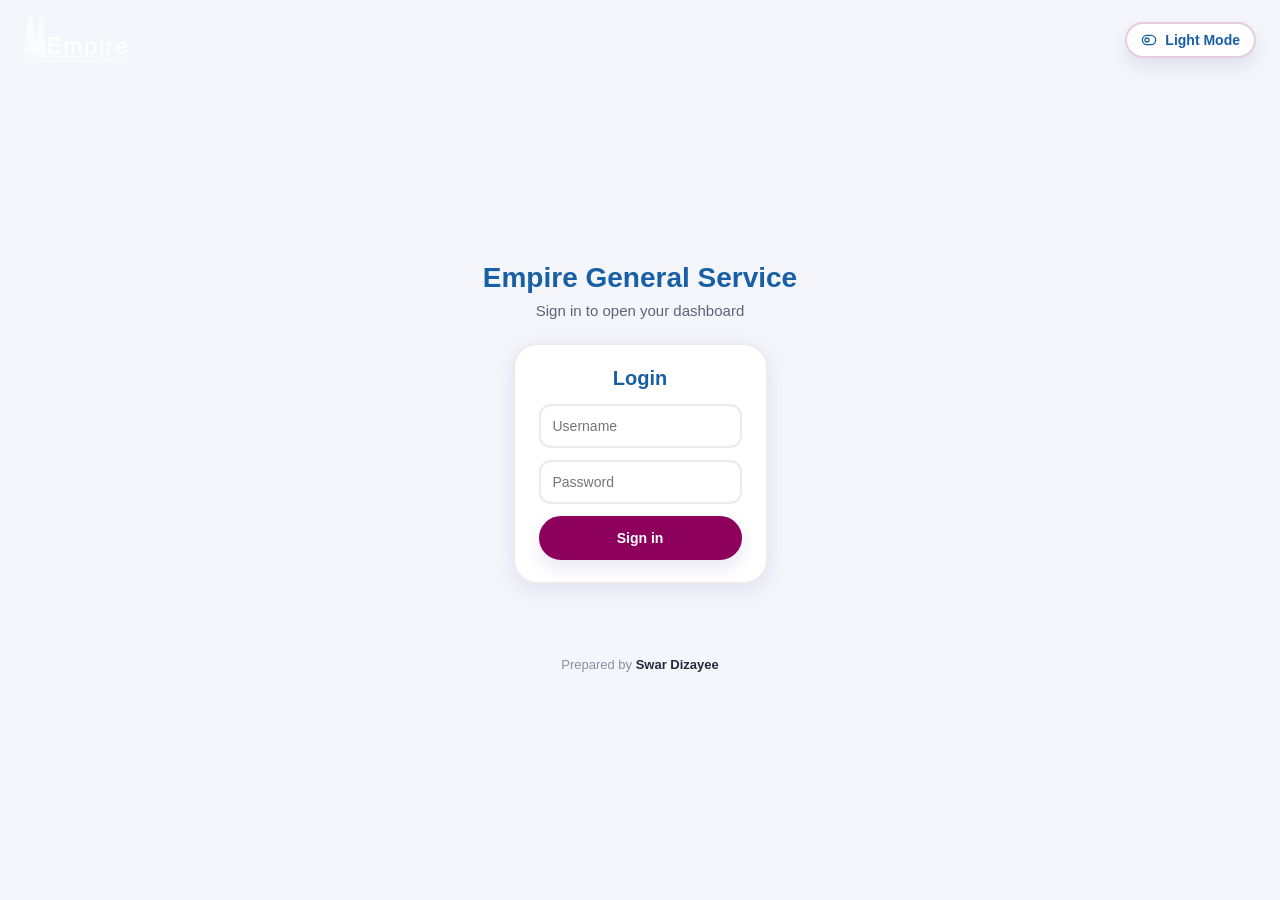
==== commit 32b0a802: "Redesign admin hub and nest cleaning issue sections under Cleaning Department. Rebrand to Empire Gen" ====
--- a/index.html
+++ b/index.html
@@ -6,7 +6,7 @@
     <link rel="icon" href="logo-light.png" type="image/png">
     <link rel="preconnect" href="https://script.google.com">
     <link rel="preconnect" href="https://api.imgbb.com">
-    <title>Empire World — Login</title>
+    <title>Empire General Service — Login</title>
     <link rel="stylesheet" href="assets/empire-hub.css">
 </head>
 <body class="login-landing">
@@ -17,7 +17,7 @@
 
     <div id="loginView" class="wrap wide login-wrap">
         <header>
-            <h1>Empire World</h1>
+            <h1>Empire General Service</h1>
             <p>Sign in to open your dashboard</p>
         </header>
         <div class="hub-auth hub-auth-landing">
@@ -32,13 +32,29 @@
         <footer>Prepared by <strong>Swar Dizayee</strong></footer>
     </div>
 
-    <div id="adminView" class="wrap wide" style="display:none;">
-        <header>
-            <h1>Empire World</h1>
-            <p id="hubSubtitle">Choose a department</p>
+    <div id="adminView" class="hub-dashboard" style="display:none;">
+        <header class="hub-toolbar">
+            <div class="hub-toolbar-side hub-toolbar-side-left">
+                <img src="logo-light.png" alt="Empire General Service" class="hub-toolbar-logo">
+            </div>
+            <div class="hub-toolbar-brand">
+                <div class="hub-toolbar-text">
+                    <div class="hub-toolbar-title">Empire General Service</div>
+                    <div class="hub-toolbar-sub" id="hubSubtitle">Departments</div>
+                </div>
+            </div>
+            <div class="hub-toolbar-actions">
+                <button class="theme-btn" onclick="toggleTheme()" aria-label="Toggle dark or light mode"><span class="nav-icon theme-icon"></span> <span class="lbl">Theme</span></button>
+                <div id="hubAuth" class="hub-user-menu"></div>
+            </div>
         </header>
-        <div id="hubAuth" class="hub-auth logged-in"></div>
-        <div class="grid" id="grid"></div>
+        <main class="hub-main">
+            <div class="hub-page-head">
+                <h2 id="hubPageTitle">Select a department</h2>
+                <p id="hubPageDesc">Choose where you want to work.</p>
+            </div>
+            <div class="grid" id="grid"></div>
+        </main>
         <footer>Prepared by <strong>Swar Dizayee</strong></footer>
     </div>
 
@@ -48,13 +64,10 @@
     <script src="assets/empire-core.js"></script>
     <script>
         const categories = [
-            { icon:'🧹', name:'Cleaning Department', desc:'Daily reports, task checklists & monthly report.', link:'cleaning-dashboard.html', active:true, accessDept:'cleaning' },
+            { icon:'🧹', name:'Cleaning Department', desc:'Daily reports, issues found on rounds & more.', link:'cleaning.html', active:true, accessDept:'cleaning' },
             { icon:'🏗️', name:'Civil Department', desc:'Daily maintenance jobs & monthly reports.', link:'civil-department.html', active:true, accessDept:'civil department' },
-            { icon:'🔧', name:'Civil Issues', desc:'Track and fix civil maintenance issues.', link:'civil-issue.html', active:true, accessDept:'civil issue' },
             { icon:'⛑️', name:'HSE Inspections', desc:'Fire safety equipment checks.', link:'hse-inspection.html', active:true, accessDept:'hse' },
-            { icon:'⚡', name:'Electrical Department', desc:'Daily jobs & monthly reports.', link:'electrical.html', active:true, accessDept:'electrical department' },
-            { icon:'🔌', name:'Electric Issues', desc:'Track electrical issues.', link:'electric-issue.html', active:true, accessDept:'electric issue' },
-            { icon:'🔥', name:'Fire / Mechanical Issues', desc:'Fire fighting & mechanical issues.', link:'fire-issue.html', active:true, accessDept:'fire' }
+            { icon:'⚡', name:'Electrical Department', desc:'Daily jobs & monthly reports.', link:'electrical.html', active:true, accessDept:'electrical department' }
         ];
 
         function afterLogin() {
@@ -94,9 +107,17 @@
         function showAdminHub() {
             document.getElementById('loginView').style.display = 'none';
             document.getElementById('adminView').style.display = '';
+            document.querySelector('.topbar').style.display = 'none';
             document.body.classList.remove('login-landing');
+            var isAdmin = empireIsAdminSession();
             var sub = document.getElementById('hubSubtitle');
-            if (sub) sub.textContent = empireIsAdminSession() ? 'Admin — choose a department' : 'Choose a department';
+            var title = document.getElementById('hubPageTitle');
+            var desc = document.getElementById('hubPageDesc');
+            if (sub) sub.textContent = isAdmin ? 'Admin hub' : 'Your departments';
+            if (title) title.textContent = isAdmin ? 'All departments' : 'Your departments';
+            if (desc) desc.textContent = isAdmin
+                ? 'Open any section below to manage operations.'
+                : 'Open one of your assigned sections below.';
             renderAuthBar();
             renderGrid();
         }
@@ -104,6 +125,7 @@
         function showLoginOnly() {
             document.getElementById('loginView').style.display = '';
             document.getElementById('adminView').style.display = 'none';
+            document.querySelector('.topbar').style.display = '';
             document.body.classList.add('login-landing');
         }
 
@@ -111,26 +133,84 @@
             var box = document.getElementById('hubAuth');
             var u = empireGetUser();
             var role = empireGetRole();
-            var accessLabel = empireIsAdminSession() ? 'Admin access' : 'Your departments';
-            box.innerHTML = '<div class="hub-session">Logged in as <strong>' + (u || 'user') + '</strong>' +
-                (role ? (' (' + role + ')') : '') + ' — ' + accessLabel + '</div>' +
-                '<button type="button" onclick="hubLogout()">Logout</button>';
+            var initial = (u || 'U').charAt(0).toUpperCase();
+            box.innerHTML =
+                '<div class="hub-user-dropdown-wrap" id="hubUserDropdown">' +
+                    '<button type="button" class="hub-user-chip" onclick="toggleUserMenu(event)" aria-haspopup="true" aria-expanded="false" id="hubUserMenuBtn">' +
+                        '<span class="hub-user-avatar" aria-hidden="true">' + initial + '</span>' +
+                        '<span class="hub-user-meta">' +
+                            '<span class="hub-user-name">' + (u || 'user') + '</span>' +
+                            (role ? ('<span class="hub-user-role">' + role + '</span>') : '') +
+                        '</span>' +
+                        '<span class="hub-user-caret" aria-hidden="true">▾</span>' +
+                    '</button>' +
+                    '<div class="hub-user-menu-panel" id="hubUserMenuPanel" role="menu">' +
+                        '<button type="button" class="hub-user-menu-item" role="menuitem" onclick="hubLogout()">Logout</button>' +
+                    '</div>' +
+                '</div>';
+        }
+
+        function toggleUserMenu(e) {
+            if (e && e.stopPropagation) e.stopPropagation();
+            var wrap = document.getElementById('hubUserDropdown');
+            var btn = document.getElementById('hubUserMenuBtn');
+            if (!wrap) return;
+            var open = wrap.classList.toggle('open');
+            if (btn) btn.setAttribute('aria-expanded', open ? 'true' : 'false');
+        }
+
+        function closeUserMenu() {
+            var wrap = document.getElementById('hubUserDropdown');
+            var btn = document.getElementById('hubUserMenuBtn');
+            if (wrap) wrap.classList.remove('open');
+            if (btn) btn.setAttribute('aria-expanded', 'false');
+        }
+
+        document.addEventListener('click', function (e) {
+            var wrap = document.getElementById('hubUserDropdown');
+            if (!wrap || !wrap.classList.contains('open')) return;
+            if (!wrap.contains(e.target)) closeUserMenu();
+        });
+
+        document.addEventListener('keydown', function (e) {
+            if (e.key === 'Escape') closeUserMenu();
+        });
+
+        var CLEANING_CHILD_DEPTS = ['cleaning', 'civil issue', 'electric issue', 'fire'];
+
+        function canSeeHubTile(accessDept) {
+            if (empireIsAdminSession()) return true;
+            if (empireCanAccessDept(accessDept)) return true;
+            if (accessDept === 'cleaning') {
+                for (var i = 0; i < CLEANING_CHILD_DEPTS.length; i++) {
+                    if (empireCanAccessDept(CLEANING_CHILD_DEPTS[i])) return true;
+                }
+            }
+            return false;
         }
 
         function renderGrid() {
             const grid = document.getElementById('grid');
             grid.innerHTML = '';
+            var count = 0;
             categories.forEach(function (c) {
-                if (!empireCanAccessDept(c.accessDept)) return;
+                if (!canSeeHubTile(c.accessDept)) return;
+                count++;
                 var el = document.createElement('a');
                 el.href = c.link;
                 el.className = 'tile active';
-                el.innerHTML = '<div class="icon">' + c.icon + '</div>' +
+                el.innerHTML =
+                    '<div class="tile-top">' +
+                        '<div class="tile-icon-wrap"><span class="tile-icon">' + c.icon + '</span></div>' +
+                        '<span class="tile-arrow" aria-hidden="true">→</span>' +
+                    '</div>' +
                     '<h2>' + c.name + '</h2>' +
-                    '<p>' + c.desc + '</p>' +
-                    '<span class="badge open">Open</span>';
+                    '<p>' + c.desc + '</p>';
                 grid.appendChild(el);
             });
+            if (!count) {
+                grid.innerHTML = '<div class="hub-empty">No departments are assigned to this account.</div>';
+            }
         }
 
         function bootIndex() {
--- a/assets/empire-hub.css
+++ b/assets/empire-hub.css
@@ -154,36 +154,300 @@
 
 .grid {
   display: grid;
-  grid-template-columns: repeat(auto-fill, minmax(260px, 1fr));
-  gap: 22px;
+  grid-template-columns: repeat(auto-fill, minmax(280px, 1fr));
+  gap: 20px;
+}
+
+.hub-dashboard {
+  min-height: 100vh;
+  display: flex;
+  flex-direction: column;
+  background: var(--bg);
+}
+
+.hub-toolbar {
+  display: grid;
+  grid-template-columns: 1fr auto 1fr;
+  align-items: center;
+  gap: 16px;
+  padding: 14px 28px;
+  background: var(--card);
+  border-bottom: 1px solid var(--card-border);
+  box-shadow: 0 1px 0 var(--shadow);
+  position: sticky;
+  top: 0;
+  z-index: 10;
+}
+
+.hub-toolbar-side {
+  min-width: 0;
+}
+
+.hub-toolbar-side-left {
+  display: flex;
+  align-items: center;
+  justify-content: flex-start;
+}
+
+.hub-toolbar-brand {
+  display: flex;
+  align-items: center;
+  justify-content: center;
+  min-width: 0;
+  text-align: center;
+}
+
+.hub-toolbar-text {
+  text-align: center;
+}
+
+.hub-toolbar-logo {
+  height: 40px;
+  width: auto;
+  flex-shrink: 0;
+}
+
+.hub-toolbar-title {
+  font-size: 16px;
+  font-weight: 700;
+  color: var(--header-accent);
+  line-height: 1.2;
+}
+
+.hub-toolbar-sub {
+  font-size: 12px;
+  color: var(--text-faint);
+  margin-top: 2px;
+}
+
+.hub-toolbar-actions {
+  display: flex;
+  align-items: center;
+  justify-content: flex-end;
+  gap: 12px;
+  flex-shrink: 0;
+  min-width: 0;
+}
+
+.hub-user-menu {
+  position: relative;
+}
+
+.hub-user-dropdown-wrap {
+  position: relative;
+}
+
+.hub-user-chip {
+  display: flex;
+  align-items: center;
+  gap: 10px;
+  padding: 6px 12px 6px 6px;
+  background: var(--wait-bg);
+  border: 1px solid var(--card-border);
+  border-radius: var(--radius-pill);
+  cursor: pointer;
+  font: inherit;
+  color: inherit;
+  box-shadow: none !important;
+  transition: border-color 0.18s, background 0.18s;
+}
+
+.hub-user-chip:hover,
+.hub-user-dropdown-wrap.open .hub-user-chip {
+  border-color: var(--tile-hover-border);
+  background: var(--card);
+}
+
+.hub-user-caret {
+  font-size: 11px;
+  color: var(--text-faint);
+  margin-left: 2px;
+  transition: transform 0.18s;
+}
+
+.hub-user-dropdown-wrap.open .hub-user-caret {
+  transform: rotate(180deg);
+}
+
+.hub-user-menu-panel {
+  display: none;
+  position: absolute;
+  top: calc(100% + 8px);
+  right: 0;
+  min-width: 160px;
+  background: var(--card);
+  border: 1px solid var(--card-border);
+  border-radius: var(--radius-sm);
+  box-shadow: 0 8px 24px var(--shadow);
+  padding: 6px;
+  z-index: 20;
+}
+
+.hub-user-dropdown-wrap.open .hub-user-menu-panel {
+  display: block;
+}
+
+.hub-user-menu-item {
+  width: 100%;
+  display: block;
+  padding: 10px 14px;
+  background: transparent;
+  color: var(--text);
+  border: none;
+  border-radius: 8px;
+  font-weight: 600;
+  font-size: 13px;
+  text-align: left;
+  cursor: pointer;
+  box-shadow: none !important;
+}
+
+.hub-user-menu-item:hover {
+  background: var(--wait-bg);
+  color: #c5504f;
+  transform: none !important;
+}
+
+.hub-user-avatar {
+  width: 32px;
+  height: 32px;
+  border-radius: 50%;
+  background: var(--header-accent);
+  color: #fff;
+  display: inline-flex;
+  align-items: center;
+  justify-content: center;
+  font-size: 13px;
+  font-weight: 700;
+  flex-shrink: 0;
+}
+
+.hub-user-meta {
+  display: flex;
+  flex-direction: column;
+  line-height: 1.2;
+  min-width: 0;
+}
+
+.hub-user-name {
+  font-size: 13px;
+  font-weight: 600;
+  color: var(--text);
+}
+
+.hub-user-role {
+  font-size: 11px;
+  color: var(--text-faint);
+  text-transform: capitalize;
+}
+
+.hub-main {
+  flex: 1;
+  width: 100%;
+  max-width: 1200px;
+  margin: 0 auto;
+  padding: 28px 24px 40px;
+}
+
+.hub-page-head {
+  margin-bottom: 24px;
+}
+
+.hub-page-head h2 {
+  font-size: 22px;
+  font-weight: 700;
+  color: var(--text);
+  margin-bottom: 6px;
+}
+
+.hub-page-head p {
+  color: var(--text-soft);
+  font-size: 14px;
+}
+
+.hub-empty {
+  grid-column: 1 / -1;
+  padding: 40px 24px;
+  text-align: center;
+  color: var(--text-soft);
+  background: var(--card);
+  border: 1px dashed var(--card-border);
+  border-radius: var(--radius-md);
+}
+
+.hub-dashboard footer {
+  margin-top: auto;
+  padding: 20px;
 }
 
 .tile {
   background: var(--card);
-  border: 2px solid var(--card-border);
+  border: 1px solid var(--card-border);
   border-radius: var(--radius-md);
-  padding: 26px;
-  box-shadow: 0 6px 20px var(--shadow);
-  transition: transform 0.18s, box-shadow 0.18s;
+  padding: 22px;
+  box-shadow: 0 1px 3px var(--shadow);
+  transition: transform 0.18s, box-shadow 0.18s, border-color 0.18s;
   display: flex;
   flex-direction: column;
-  min-height: 190px;
+  min-height: 168px;
   text-decoration: none;
   color: var(--text);
 }
 
-.tile.active {
-  cursor: pointer;
-}
-
 .tile.active:hover {
-  transform: translateY(-5px);
-  box-shadow: 0 12px 28px var(--shadow);
+  transform: translateY(-3px);
+  box-shadow: 0 8px 24px var(--shadow);
   border-color: var(--tile-hover-border);
+}
+
+.tile-top {
+  display: flex;
+  align-items: flex-start;
+  justify-content: space-between;
+  margin-bottom: 16px;
+}
+
+.tile-icon-wrap {
+  width: 48px;
+  height: 48px;
+  border-radius: 12px;
+  background: var(--wait-bg);
+  border: 1px solid var(--wait-border);
+  display: flex;
+  align-items: center;
+  justify-content: center;
+}
+
+.tile-icon {
+  font-size: 24px;
+  line-height: 1;
+}
+
+.tile-arrow {
+  font-size: 18px;
+  color: var(--text-faint);
+  opacity: 0;
+  transform: translateX(-4px);
+  transition: opacity 0.18s, transform 0.18s;
+}
+
+.tile.active:hover .tile-arrow {
+  opacity: 1;
+  transform: translateX(0);
+  color: var(--accent2);
+}
+
+.tile .icon {
+  font-size: 40px;
+  margin-bottom: 14px;
 }
 
 .tile.soon {
   opacity: 0.62;
+  cursor: pointer;
+}
+
+.tile.active {
   cursor: pointer;
 }
 
@@ -367,6 +631,49 @@
   border-color: var(--card-border);
 }
 
+@media (max-width: 720px) {
+  .hub-toolbar {
+    grid-template-columns: 1fr;
+    padding: 12px 16px;
+    gap: 12px;
+  }
+
+  .hub-toolbar-side {
+    display: none;
+  }
+
+  .hub-toolbar-side-left {
+    display: flex;
+    order: 0;
+    width: 100%;
+    justify-content: center;
+    margin-bottom: 4px;
+  }
+
+  .hub-toolbar-brand {
+    order: 1;
+  }
+
+  .hub-toolbar-actions {
+    order: 2;
+    width: 100%;
+    justify-content: space-between;
+  }
+
+  .hub-user-chip {
+    flex: 1;
+    min-width: 0;
+  }
+
+  .hub-main {
+    padding: 20px 16px 32px;
+  }
+
+  .grid {
+    grid-template-columns: 1fr;
+  }
+}
+
 button,
 .tab-btn,
 .theme-btn,
